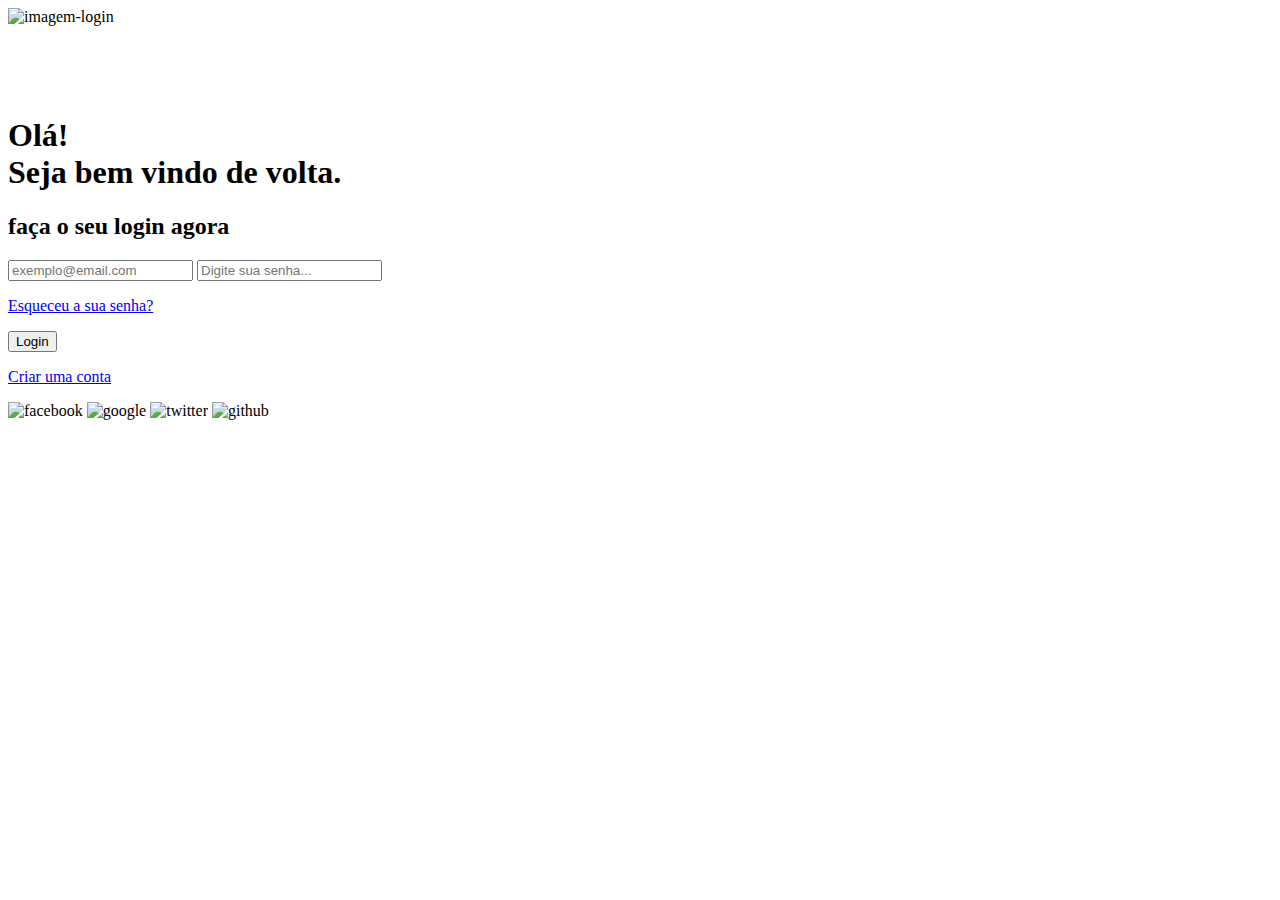
==== index.html @ 7aa79624 "base" ====
<!DOCTYPE html>
<html lang="en">

<head>
  <meta charset="UTF-8">
  <meta http-equiv="X-UA-Compatible" content="IE=edge">
  <meta name="viewport" content="width=device-width, initial-scale=1.0">
  <!-- ===== CSS Start ===== -->
  <link rel="stylesheet" href="./assets/css/style.css">
  <link rel="stylesheet" href="./assets/css/media.css">
  <!-- ===== CSS End ===== -->
  <title>Login</title>
</head>

<body>
  <div id="container">
    <div class="banner">
      <img src="./assets/img/login_3.png" alt="imagem-login" width="300" height="300">
      <p style="color: #fff; font-weight: 400;">
        Seja bem vindo, acesse e aproveite todo o conteúdo,
        <br>somos uma equipe de profissionais empenhados em
        <br>trazer o melhor conteúdo direcionado a você, usuário.
      </p>
    </div>

    <div class="box-login">
      <h1>
        Olá!<br>
        Seja bem vindo de volta.
      </h1>

      <div class="box">
        <h2>faça o seu login agora</h2>
        <input type="email" name="email" id="email" placeholder="exemplo@email.com">
        <input type="password" name="password" id="password" placeholder="Digite sua senha...">

        <a href="./pages/login/password.html">
          <p>Esqueceu a sua senha?</p>
        </a>

        <button>Login</button>

        <a href="./pages/login/account.html">
          <p>Criar uma conta</p>
        </a>

        <div class="social">
          <img src="img/facebook.png" alt="facebook">
          <img src="img/google.png" alt="google">
          <img src="img/twitter.png" alt="twitter">
          <img src="img/github.png" alt="github">
        </div>
      </div>
    </div>
  </div>
  <!-- ===== JS Start ===== -->
  <script src="https://code.jquery.com/jquery-3.6.0.min.js"
    integrity="sha256-/xUj+3OJU5yExlq6GSYGSHk7tPXikynS7ogEvDej/m4=" crossorigin="anonymous"></script>

  <!-- ===== JS End ===== -->

</body>

</html>
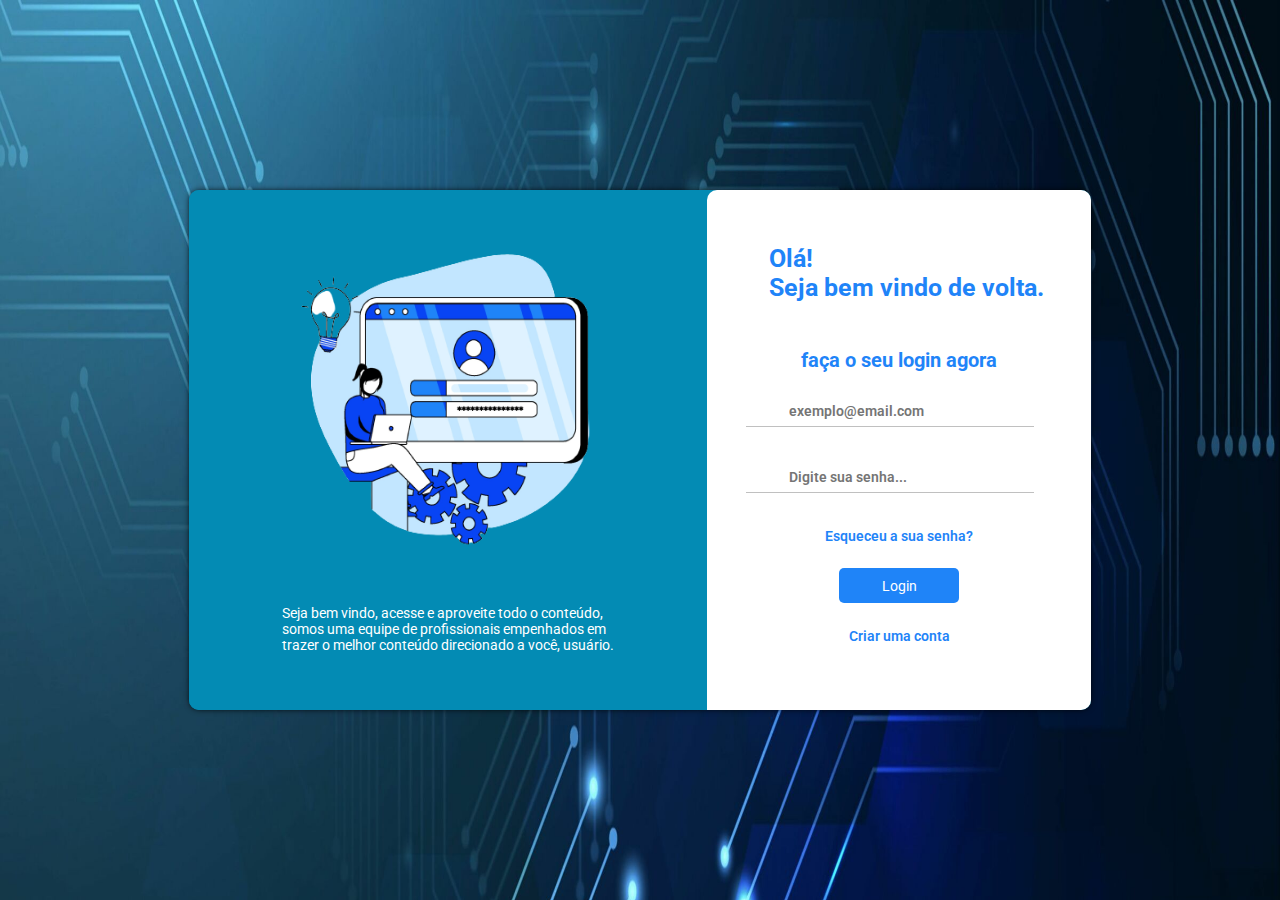
==== commit 01c19924: "login" ====
--- a/index.html
+++ b/index.html
@@ -8,6 +8,9 @@
   <!-- ===== CSS Start ===== -->
   <link rel="stylesheet" href="./assets/css/style.css">
   <link rel="stylesheet" href="./assets/css/media.css">
+  <link rel="stylesheet" href="https://cdnjs.cloudflare.com/ajax/libs/font-awesome/6.1.1/css/all.min.css"
+    integrity="sha512-KfkfwYDsLkIlwQp6LFnl8zNdLGxu9YAA1QvwINks4PhcElQSvqcyVLLD9aMhXd13uQjoXtEKNosOWaZqXgel0g=="
+    crossorigin="anonymous" referrerpolicy="no-referrer" />
   <!-- ===== CSS End ===== -->
   <title>Login</title>
 </head>
@@ -31,8 +34,14 @@
 
       <div class="box">
         <h2>faça o seu login agora</h2>
-        <input type="email" name="email" id="email" placeholder="exemplo@email.com">
-        <input type="password" name="password" id="password" placeholder="Digite sua senha...">
+        <div class="input-icons">
+          <i class="fa fa-user icon"></i>
+          <input type="email" name="email" id="email" placeholder="exemplo@email.com">
+        </div>
+        <div class="input-icons">
+          <i class="fa fa-key icon"></i>
+          <input type="password" name="password" id="password" placeholder="Digite sua senha...">
+        </div>
 
         <a href="./pages/login/password.html">
           <p>Esqueceu a sua senha?</p>
@@ -44,12 +53,7 @@
           <p>Criar uma conta</p>
         </a>
 
-        <div class="social">
-          <img src="img/facebook.png" alt="facebook">
-          <img src="img/google.png" alt="google">
-          <img src="img/twitter.png" alt="twitter">
-          <img src="img/github.png" alt="github">
-        </div>
+
       </div>
     </div>
   </div>
--- a/assets/css/style.css
+++ b/assets/css/style.css
@@ -0,0 +1,255 @@
+@import url('https://fonts.googleapis.com/css2?family=Roboto:wght@300&display=swap');
+
+:root {
+  --bg-blue: #038bb4;
+  --bg-link-blue: #00c3ff;
+  --bg-text-blue: #1F84F8;
+  --bg-text-dark: #3d3d3d;
+  --bg-icon-dark: #a9a9a9a9;
+}
+
+* {
+  margin: 0;
+  padding: 0;
+
+  font-family: 'Roboto', sans-serif;
+  font-size: 14px;
+  color: #fff;
+}
+
+p {
+  cursor: pointer;
+  font-weight: 600;
+  color: var(--bg-text-blue);
+}
+
+p:hover {
+  color: var(--bg-blue)
+}
+
+h1 {
+  font-size: 1.8em;
+  color: var(--bg-text-blue);
+  padding: 0px 0px 35px 15px;
+}
+
+h2 {
+  font-size: 1.4em;
+  color: var(--bg-text-blue);
+}
+
+input {
+  width: 80%;
+  height: 30px;
+  border: none;
+  border-bottom: 1px solid silver;
+  outline: none;
+  font-weight: 600;
+  color: #1c1c1c;
+  padding-left: 43px;
+
+}
+
+.check {
+  width: 90%;
+  align-self: self-end;
+  text-align-last: center;
+}
+
+input[type='checkbox'] {
+  display: inline-block;
+  height: 20px;
+  width: 5%;
+  vertical-align: middle;
+}
+
+.input-icons i {
+  position: absolute;
+}
+
+.input-icons {
+  width: 100%;
+  margin-bottom: 10px;
+}
+
+.icon {
+  padding: 10px;
+  min-width: 40px;
+  color: var(--bg-icon-dark);
+}
+
+.input-field {
+  width: 100%;
+  padding: 10px;
+  text-align: center;
+}
+
+.termos {
+  width: 13px;
+  height: 13px;
+}
+
+.link {
+  color: var(--bg-text-dark);
+  font-size: 12px;
+  font-weight: bold;
+}
+
+.texto_link {
+  color: var(--bg-text-dark);
+  font-size: 12px;
+  font-weight: bold;
+}
+
+.link {
+  color: var(--bg-link-blue);
+  text-decoration: underline;
+}
+
+button {
+  cursor: pointer;
+  width: 120px;
+  height: 35px;
+  border: none;
+  border-radius: 5px;
+  background: var(--bg-text-blue);
+}
+
+button:hover {
+  background: var(--bg-blue);
+}
+
+body {
+  width: 100%;
+  height: 100vh;
+  background-image: url('../img/fundo_3.jpg');
+  background-repeat: no-repeat;
+  background-size: 100%;
+
+  display: flex;
+  justify-content: center;
+  align-items: center;
+}
+
+#container {
+  width: 320px;
+  height: 520px;
+  border-radius: 10px;
+  -webkit-box-shadow: 0px 0px 6px -1px #000000;
+  box-shadow: 0px 0px 6px -1px #000000;
+  background: var(--bg-blue);
+
+  display: flex;
+  align-items: center;
+}
+
+#container .banner {
+  width: 520px;
+  height: 520px;
+  border-top-left-radius: 10px;
+  border-bottom-left-radius: 10px;
+  background: var(--bg-blue);
+
+  display: none;
+  flex-direction: column;
+  justify-content: space-evenly;
+  align-items: center;
+}
+
+#container .box-login {
+  width: 320px;
+  height: 520px;
+  border-radius: 10px;
+  background: #fff;
+
+  display: flex;
+  flex-direction: column;
+  justify-content: center;
+  align-items: center;
+}
+
+.box-login .box {
+  width: 80%;
+  height: 320px;
+
+  display: flex;
+  flex-direction: column;
+  justify-content: space-around;
+  align-items: center;
+}
+
+.box .social {
+  width: 240px;
+  height: 42px;
+
+  display: flex;
+  justify-content: space-evenly;
+  align-items: center;
+}
+
+.social img {
+  cursor: pointer;
+}
+
+.box-login .box-account {
+  width: 80%;
+  height: 560px;
+  display: flex;
+  flex-direction: column;
+  justify-content: space-around;
+  align-items: center;
+}
+
+#bubble {
+  cursor: pointer;
+  position: absolute;
+  width: 50px;
+  height: 50px;
+  right: 15px;
+  bottom: 15px;
+  border-radius: 50%;
+  border: 1px solid #483D8B;
+  background: var(--bg-text-blue);
+
+  display: flex;
+  justify-content: center;
+  align-items: center;
+}
+
+.container_termo_uso {
+  position: absolute;
+  width: 65%;
+  height: 520px;
+  border-radius: 10px;
+  background: #fff;
+  color: var(--bg-text-dark);
+  -webkit-box-shadow: 0px 0px 6px -1px #000000;
+  box-shadow: 0px 0px 6px -1px #000000;
+  display: flex;
+  flex-direction: column;
+  align-items: left;
+  text-align: justify;
+  overflow: auto;
+
+}
+
+#button_termo_uso {
+  align-self: center;
+  width: 120px;
+  padding: 20px;
+  cursor: pointer;
+  color: white;
+  font-size: 18px;
+  font-weight: bold;
+  border: none;
+  border-radius: 5px;
+  transition: 0.5s ease;
+  align-items: center;
+  text-align: center;
+
+}
+
+.texto_termo_uso {
+  color: var(--bg-text-dark);
+
+}--- a/assets/css/media.css
+++ b/assets/css/media.css
@@ -0,0 +1,15 @@
+@media (min-width: 1024px) {
+  #container {
+    width: 902px;
+    justify-content: space-between;
+  }
+
+  #container .banner {
+    display: flex;
+  }
+
+  #container .box-login {
+    width: 385px;
+    border-radius: 10px 10px 10px 0px;
+  }
+}